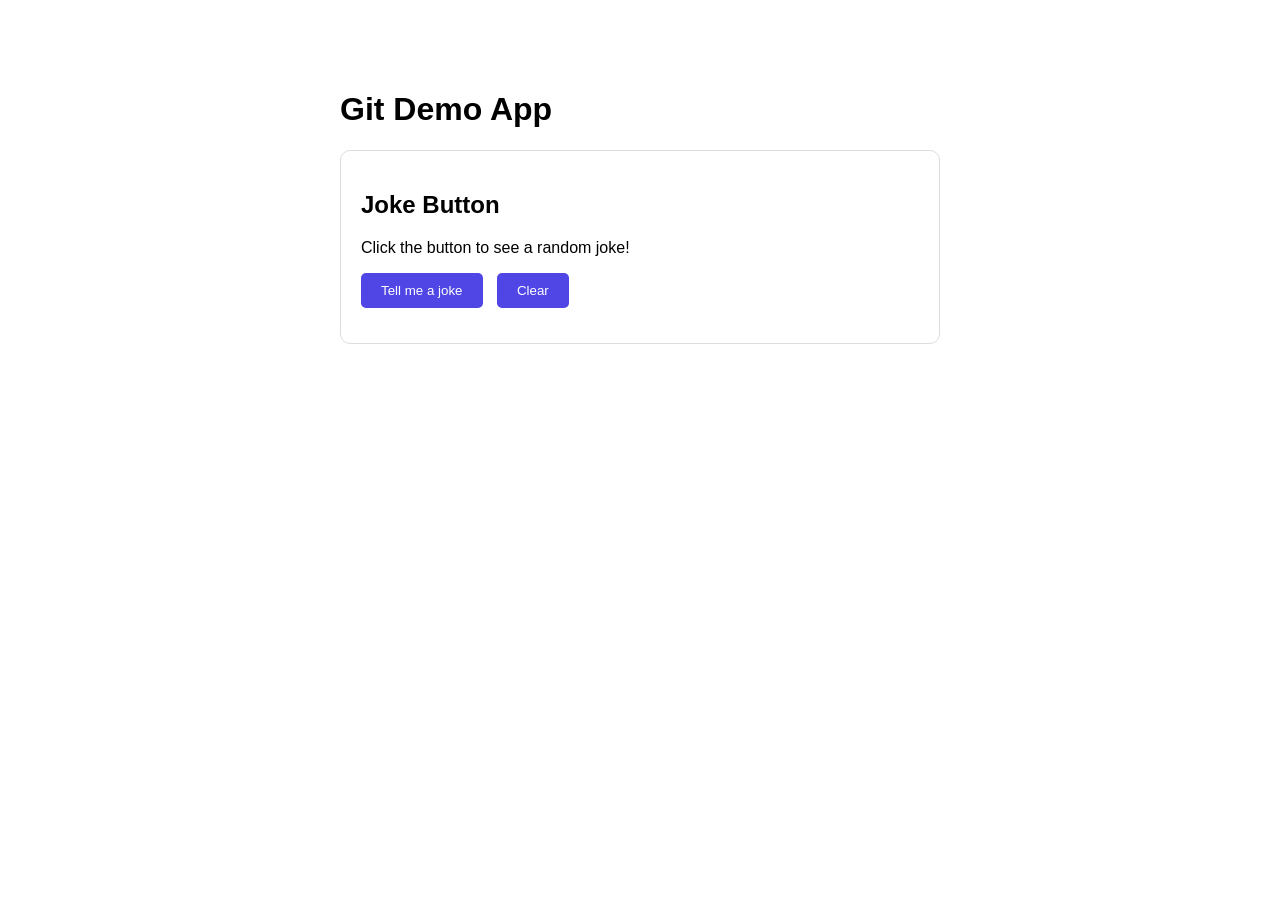
==== week2.html @ 38980752 "rename index.html to week1.html" ====
<!doctype html>
<html lang="en">
<head>
  <meta charset="utf-8" />
  <title>Git Demo App</title>
  <style>
    /* Basic page styling */
    body {
      font-family: Arial, sans-serif;
      max-width: 600px;
      margin: 50px auto;
      padding: 20px;
    }

    /* Card styling */
    .card {
      background: white;
      border: 1px solid #ddd;
      border-radius: 10px;
      padding: 20px;
      margin-bottom: 20px;
    }

    /* Button styling */
    button {
      background: #4f46e5;
      color: white;
      border: none;
      padding: 10px 20px;
      border-radius: 5px;
      cursor: pointer;
      margin-right: 10px;
    }

    button:hover {
      background: #4338ca;
    }

    /* Output text */
    .output {
      margin-top: 15px;
      font-weight: bold;
      font-size: 18px;
    }
  </style>
</head>
<body>
  <h1>Git Demo App</h1>

<div class="card">
    <h2>Joke Button</h2>
    <p>Click the button to see a random joke!</p>
    <button id="jokeBtn">Tell me a joke</button>
    <button id="jokeClear">Clear</button>
    <div id="jokeOutput" class="output"></div>
  </div>  

</body>
</html>
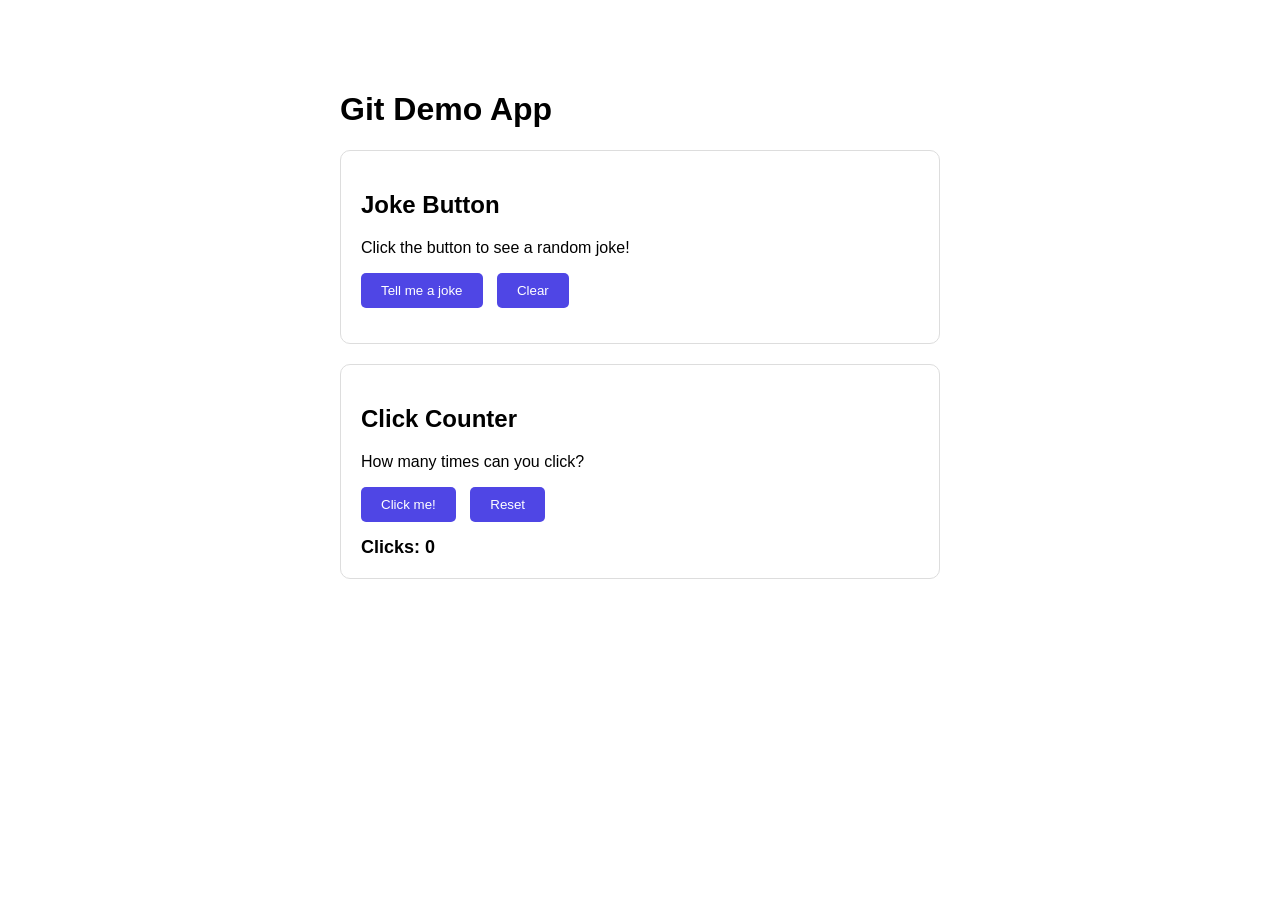
==== commit f238405c: "Update week2.html" ====
--- a/week2.html
+++ b/week2.html
@@ -53,7 +53,59 @@
     <button id="jokeBtn">Tell me a joke</button>
     <button id="jokeClear">Clear</button>
     <div id="jokeOutput" class="output"></div>
-  </div>  
+</div>
+
+<div class="card">
+    <h2>Click Counter</h2>
+    <p>How many times can you click?</p>
+    <button id="countBtn">Click me!</button>
+    <button id="countReset">Reset</button>
+    <div id="countOutput" class="output">Clicks: 0</div>
+</div>
+
+  <script>
+    // List of jokes
+    var jokes = [
+      "Why did the student eat his homework? Because the teacher said it was a piece of cake!",
+      "What do you call a boomerang that won't come back? A stick!",
+      "Why don't scientists trust atoms? Because they make up everything!"
+    ];
+  
+    // Get the button and output area
+    var jokeBtn = document.getElementById('jokeBtn');
+    var jokeOutput = document.getElementById('jokeOutput');
+    var jokeClear = document.getElementById('jokeClear');
+  
+    // When joke button is clicked, show a random joke
+    jokeBtn.onclick = function() {
+      var randomNumber = Math.floor(Math.random() * jokes.length);
+      jokeOutput.textContent = jokes[randomNumber];
+    };
+  
+    // When clear button is clicked, clear the joke
+    jokeClear.onclick = function() {
+      jokeOutput.textContent = '';
+    };
+
+    // Click counter
+var clicks = 0;
+var countBtn = document.getElementById('countBtn');
+var countOutput = document.getElementById('countOutput');
+var countReset = document.getElementById('countReset');
+
+// When count button is clicked, add 1
+countBtn.onclick = function() {
+  clicks = clicks + 1;
+  countOutput.textContent = 'Clicks: ' + clicks;
+};
+
+// When reset is clicked, go back to 0
+countReset.onclick = function() {
+  clicks = 0;
+  countOutput.textContent = 'Clicks: 0';
+};
+
+  </script>
 
 </body>
-</html>
+</html>
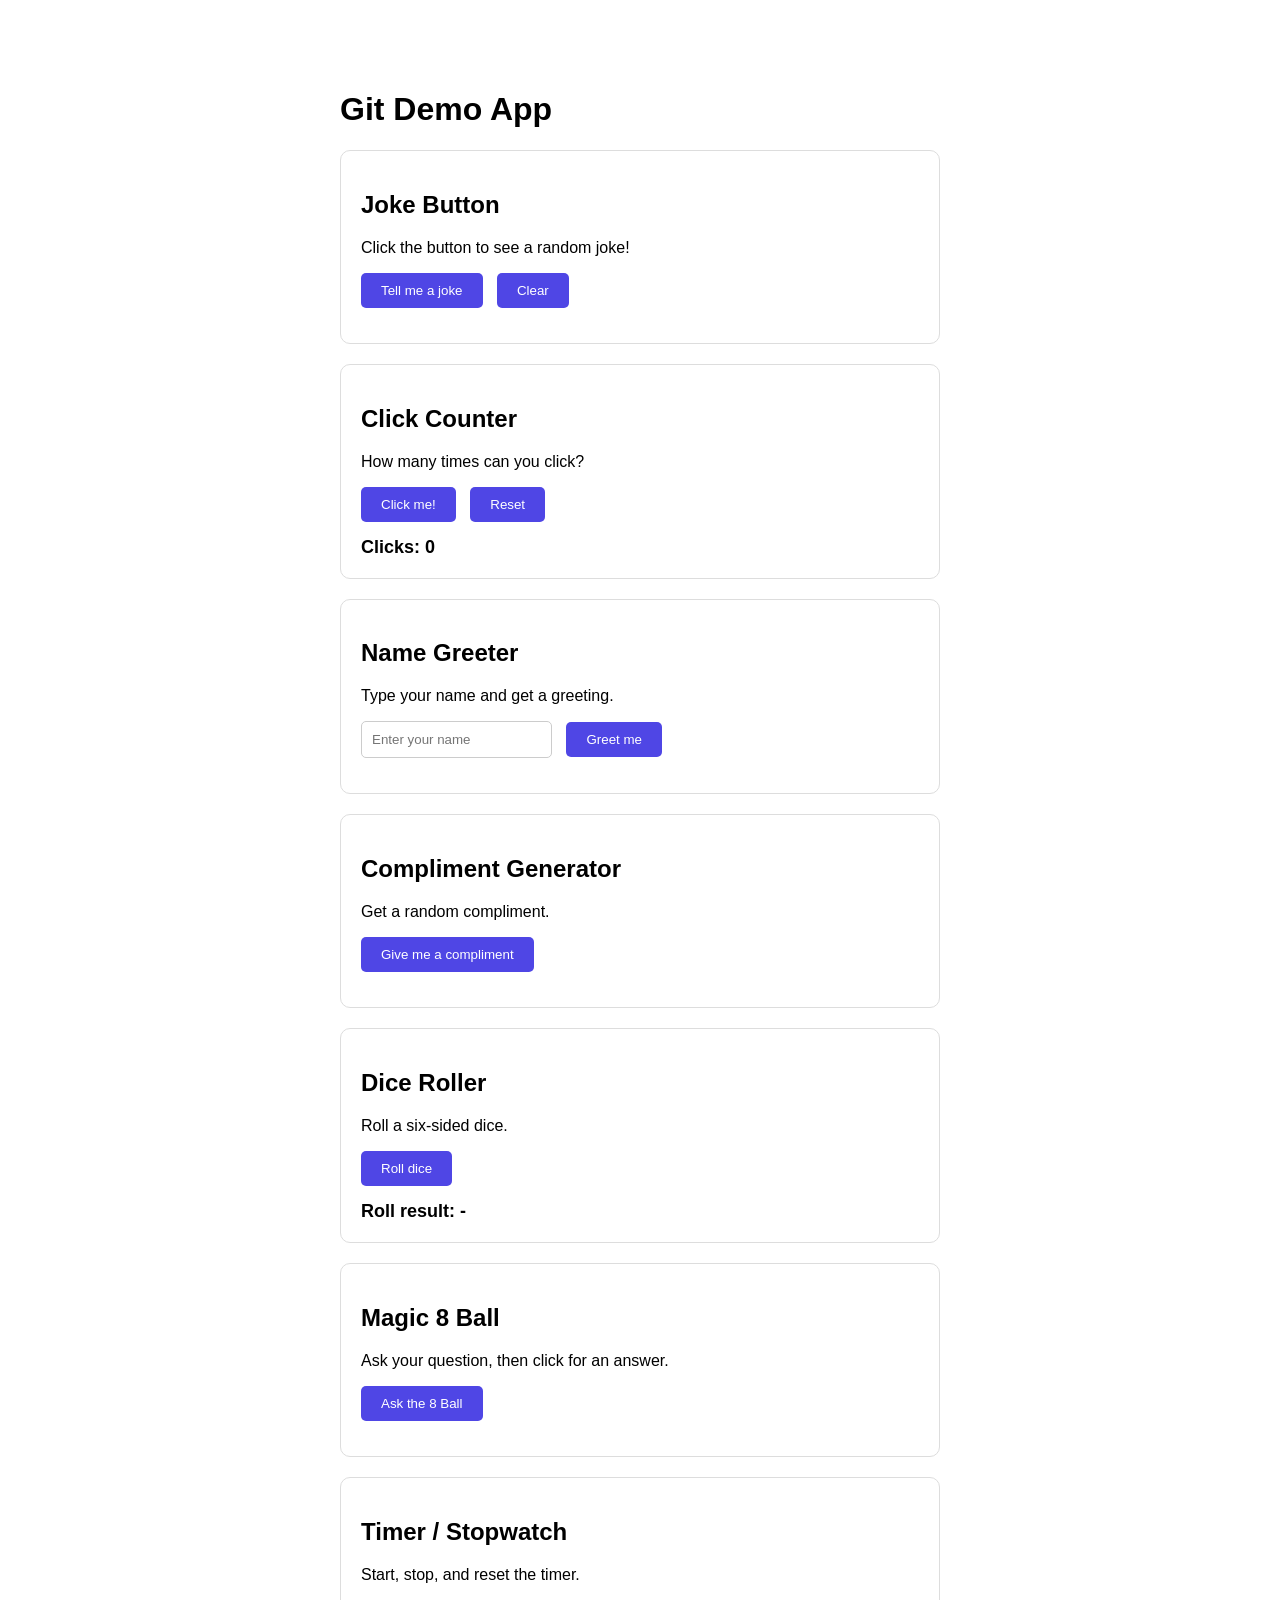
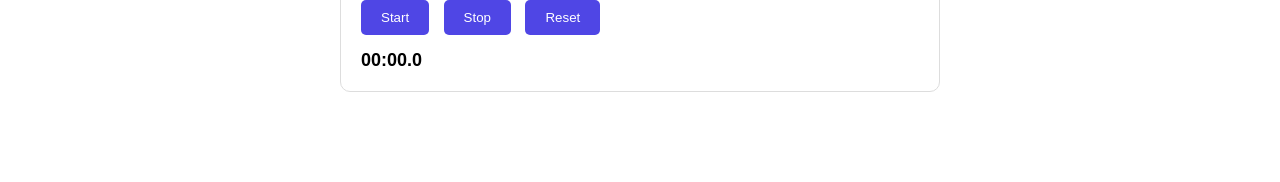
==== commit 6fd97890: "Update week2.html" ====
--- a/week2.html
+++ b/week2.html
@@ -1,111 +1,262 @@
 <!doctype html>
 <html lang="en">
-<head>
-  <meta charset="utf-8" />
-  <title>Git Demo App</title>
-  <style>
-    /* Basic page styling */
-    body {
-      font-family: Arial, sans-serif;
-      max-width: 600px;
-      margin: 50px auto;
-      padding: 20px;
-    }
-
-    /* Card styling */
-    .card {
-      background: white;
-      border: 1px solid #ddd;
-      border-radius: 10px;
-      padding: 20px;
-      margin-bottom: 20px;
-    }
-
-    /* Button styling */
-    button {
-      background: #4f46e5;
-      color: white;
-      border: none;
-      padding: 10px 20px;
-      border-radius: 5px;
-      cursor: pointer;
-      margin-right: 10px;
-    }
-
-    button:hover {
-      background: #4338ca;
-    }
-
-    /* Output text */
-    .output {
-      margin-top: 15px;
-      font-weight: bold;
-      font-size: 18px;
-    }
-  </style>
-</head>
-<body>
-  <h1>Git Demo App</h1>
-
-<div class="card">
-    <h2>Joke Button</h2>
-    <p>Click the button to see a random joke!</p>
-    <button id="jokeBtn">Tell me a joke</button>
-    <button id="jokeClear">Clear</button>
-    <div id="jokeOutput" class="output"></div>
-</div>
-
-<div class="card">
-    <h2>Click Counter</h2>
-    <p>How many times can you click?</p>
-    <button id="countBtn">Click me!</button>
-    <button id="countReset">Reset</button>
-    <div id="countOutput" class="output">Clicks: 0</div>
-</div>
-
-  <script>
-    // List of jokes
-    var jokes = [
-      "Why did the student eat his homework? Because the teacher said it was a piece of cake!",
-      "What do you call a boomerang that won't come back? A stick!",
-      "Why don't scientists trust atoms? Because they make up everything!"
-    ];
-  
-    // Get the button and output area
-    var jokeBtn = document.getElementById('jokeBtn');
-    var jokeOutput = document.getElementById('jokeOutput');
-    var jokeClear = document.getElementById('jokeClear');
-  
-    // When joke button is clicked, show a random joke
-    jokeBtn.onclick = function() {
-      var randomNumber = Math.floor(Math.random() * jokes.length);
-      jokeOutput.textContent = jokes[randomNumber];
-    };
-  
-    // When clear button is clicked, clear the joke
-    jokeClear.onclick = function() {
-      jokeOutput.textContent = '';
-    };
-
-    // Click counter
-var clicks = 0;
-var countBtn = document.getElementById('countBtn');
-var countOutput = document.getElementById('countOutput');
-var countReset = document.getElementById('countReset');
-
-// When count button is clicked, add 1
-countBtn.onclick = function() {
-  clicks = clicks + 1;
-  countOutput.textContent = 'Clicks: ' + clicks;
-};
-
-// When reset is clicked, go back to 0
-countReset.onclick = function() {
-  clicks = 0;
-  countOutput.textContent = 'Clicks: 0';
-};
-
-  </script>
-
-</body>
-</html>+  <head>
+    <meta charset="utf-8" />
+    <title>Git Demo App</title>
+    <style>
+      /* Basic page styling */
+      body {
+        font-family: Arial, sans-serif;
+        max-width: 600px;
+        margin: 50px auto;
+        padding: 20px;
+      }
+
+      /* Card styling */
+      .card {
+        background: white;
+        border: 1px solid #ddd;
+        border-radius: 10px;
+        padding: 20px;
+        margin-bottom: 20px;
+      }
+
+      /* Button styling */
+      button {
+        background: #4f46e5;
+        color: white;
+        border: none;
+        padding: 10px 20px;
+        border-radius: 5px;
+        cursor: pointer;
+        margin-right: 10px;
+      }
+
+      button:hover {
+        background: #4338ca;
+      }
+
+      input {
+        padding: 10px;
+        border: 1px solid #ccc;
+        border-radius: 5px;
+        margin-right: 10px;
+      }
+
+      /* Output text */
+      .output {
+        margin-top: 15px;
+        font-weight: bold;
+        font-size: 18px;
+      }
+    </style>
+  </head>
+  <body>
+    <h1>Git Demo App</h1>
+
+    <div class="card">
+      <h2>Joke Button</h2>
+      <p>Click the button to see a random joke!</p>
+      <button id="jokeBtn">Tell me a joke</button>
+      <button id="jokeClear">Clear</button>
+      <div id="jokeOutput" class="output"></div>
+    </div>
+
+    <div class="card">
+      <h2>Click Counter</h2>
+      <p>How many times can you click?</p>
+      <button id="countBtn">Click me!</button>
+      <button id="countReset">Reset</button>
+      <div id="countOutput" class="output">Clicks: 0</div>
+    </div>
+
+    <div class="card">
+      <h2>Name Greeter</h2>
+      <p>Type your name and get a greeting.</p>
+      <input id="nameInput" type="text" placeholder="Enter your name" />
+      <button id="greetBtn">Greet me</button>
+      <div id="greetOutput" class="output"></div>
+    </div>
+
+    <div class="card">
+      <h2>Compliment Generator</h2>
+      <p>Get a random compliment.</p>
+      <button id="complimentBtn">Give me a compliment</button>
+      <div id="complimentOutput" class="output"></div>
+    </div>
+
+    <div class="card">
+      <h2>Dice Roller</h2>
+      <p>Roll a six-sided dice.</p>
+      <button id="diceBtn">Roll dice</button>
+      <div id="diceOutput" class="output">Roll result: -</div>
+    </div>
+
+    <div class="card">
+      <h2>Magic 8 Ball</h2>
+      <p>Ask your question, then click for an answer.</p>
+      <button id="magicBtn">Ask the 8 Ball</button>
+      <div id="magicOutput" class="output"></div>
+    </div>
+
+    <div class="card">
+      <h2>Timer / Stopwatch</h2>
+      <p>Start, stop, and reset the timer.</p>
+      <button id="startTimer">Start</button>
+      <button id="stopTimer">Stop</button>
+      <button id="resetTimer">Reset</button>
+      <div id="timerOutput" class="output">00:00.0</div>
+    </div>
+
+    <script>
+      // List of jokes
+      var jokes = [
+        "Why did the student eat his homework? Because the teacher said it was a piece of cake!",
+        "What do you call a boomerang that won't come back? A stick!",
+        "Why don't scientists trust atoms? Because they make up everything!",
+      ];
+
+      // Get the button and output area
+      var jokeBtn = document.getElementById("jokeBtn");
+      var jokeOutput = document.getElementById("jokeOutput");
+      var jokeClear = document.getElementById("jokeClear");
+
+      // When joke button is clicked, show a random joke
+      jokeBtn.onclick = function () {
+        var randomNumber = Math.floor(Math.random() * jokes.length);
+        jokeOutput.textContent = jokes[randomNumber];
+      };
+
+      // When clear button is clicked, clear the joke
+      jokeClear.onclick = function () {
+        jokeOutput.textContent = "";
+      };
+
+      // Click counter
+      var clicks = 0;
+      var countBtn = document.getElementById("countBtn");
+      var countOutput = document.getElementById("countOutput");
+      var countReset = document.getElementById("countReset");
+
+      // When count button is clicked, add 1
+      countBtn.onclick = function () {
+        clicks = clicks + 1;
+        countOutput.textContent = "Clicks: " + clicks;
+      };
+
+      // When reset is clicked, go back to 0
+      countReset.onclick = function () {
+        clicks = 0;
+        countOutput.textContent = "Clicks: 0";
+      };
+
+      // Name greeter
+      var nameInput = document.getElementById("nameInput");
+      var greetBtn = document.getElementById("greetBtn");
+      var greetOutput = document.getElementById("greetOutput");
+
+      greetBtn.onclick = function () {
+        var name = nameInput.value.trim();
+        if (name === "") {
+          greetOutput.textContent = "Please type your name first.";
+          return;
+        }
+        greetOutput.textContent = "Hello, " + name + "! Great to see you.";
+      };
+
+      // Compliment generator
+      var compliments = [
+        "You are doing an amazing job learning code!",
+        "Your creativity makes your projects stand out.",
+        "You have great problem-solving skills.",
+        "You are getting better every day.",
+      ];
+      var complimentBtn = document.getElementById("complimentBtn");
+      var complimentOutput = document.getElementById("complimentOutput");
+
+      complimentBtn.onclick = function () {
+        var randomIndex = Math.floor(Math.random() * compliments.length);
+        complimentOutput.textContent = compliments[randomIndex];
+      };
+
+      // Dice roller
+      var diceBtn = document.getElementById("diceBtn");
+      var diceOutput = document.getElementById("diceOutput");
+
+      diceBtn.onclick = function () {
+        var roll = Math.floor(Math.random() * 6) + 1;
+        diceOutput.textContent = "Roll result: " + roll;
+      };
+
+      // Magic 8 ball
+      var magicAnswers = [
+        "Yes",
+        "No",
+        "Maybe",
+        "Ask again later",
+        "Definitely",
+        "I don't think so",
+      ];
+      var magicBtn = document.getElementById("magicBtn");
+      var magicOutput = document.getElementById("magicOutput");
+
+      magicBtn.onclick = function () {
+        var randomAnswer = Math.floor(Math.random() * magicAnswers.length);
+        magicOutput.textContent = "Magic 8 Ball says: " + magicAnswers[randomAnswer];
+      };
+
+      // Timer / stopwatch
+      var startTimer = document.getElementById("startTimer");
+      var stopTimer = document.getElementById("stopTimer");
+      var resetTimer = document.getElementById("resetTimer");
+      var timerOutput = document.getElementById("timerOutput");
+      var elapsedMs = 0;
+      var timerInterval = null;
+      var lastStart = 0;
+
+      function formatTime(ms) {
+        var totalTenths = Math.floor(ms / 100);
+        var minutes = Math.floor(totalTenths / 600);
+        var seconds = Math.floor((totalTenths % 600) / 10);
+        var tenths = totalTenths % 10;
+        var minuteText = String(minutes).padStart(2, "0");
+        var secondText = String(seconds).padStart(2, "0");
+        return minuteText + ":" + secondText + "." + tenths;
+      }
+
+      function updateTimerDisplay() {
+        timerOutput.textContent = formatTime(elapsedMs);
+      }
+
+      startTimer.onclick = function () {
+        if (timerInterval !== null) {
+          return;
+        }
+        lastStart = Date.now();
+        timerInterval = setInterval(function () {
+          var now = Date.now();
+          elapsedMs = elapsedMs + (now - lastStart);
+          lastStart = now;
+          updateTimerDisplay();
+        }, 100);
+      };
+
+      stopTimer.onclick = function () {
+        if (timerInterval === null) {
+          return;
+        }
+        clearInterval(timerInterval);
+        timerInterval = null;
+      };
+
+      resetTimer.onclick = function () {
+        if (timerInterval !== null) {
+          clearInterval(timerInterval);
+          timerInterval = null;
+        }
+        elapsedMs = 0;
+        updateTimerDisplay();
+      };
+    </script>
+  </body>
+</html>
